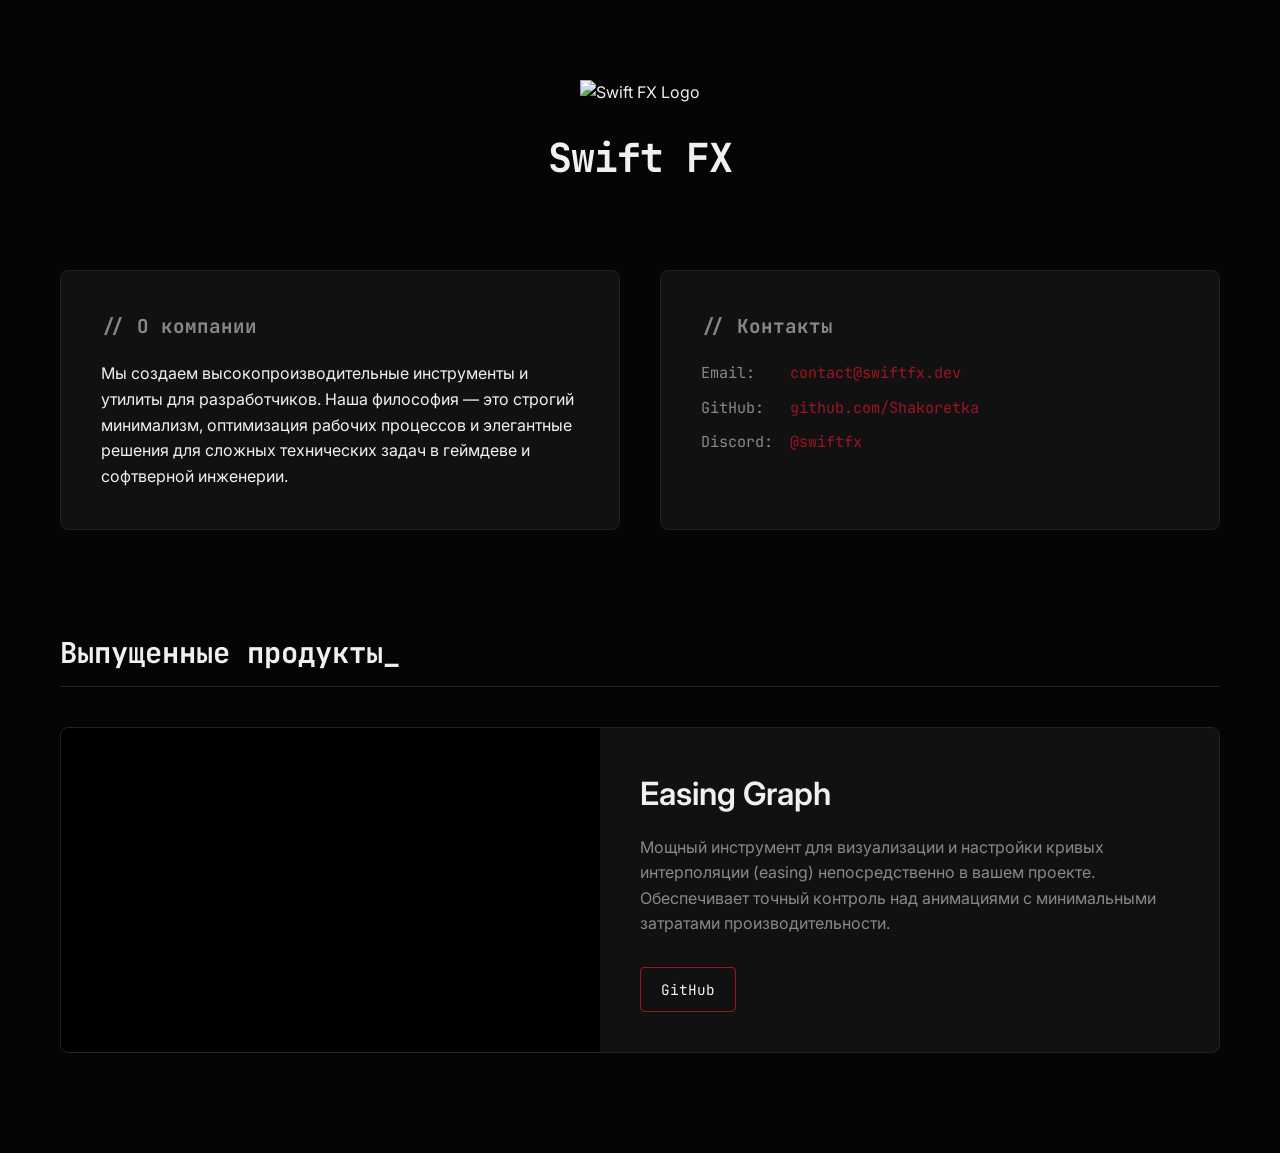
==== SwiftXF/index.html @ 2398c2d1 "Rebuild" ====
<!DOCTYPE html>
<html lang="ru">
<head>
    <meta charset="UTF-8">
    <meta name="viewport" content="width=device-width, initial-scale=1.0">
    <title>Swift FX | High-Performance Tools</title>
    <link rel="stylesheet" href="styles.css">
    <link href="https://fonts.googleapis.com/css2?family=JetBrains+Mono:wght@400;700&family=Inter:wght@300;400;600&display=swap" rel="stylesheet">
</head>
<body>
    <div class="container">
        <header class="header">
            <img src="images/logo.jpg" alt="Swift FX Logo" class="logo">
            <h1 class="brand-name">Swift FX</h1>
        </header>

        <section class="info-grid">
            <div class="info-block about">
                <h2>// О компании</h2>
                <p>Мы создаем высокопроизводительные инструменты и утилиты для разработчиков. Наша философия — это строгий минимализм, оптимизация рабочих процессов и элегантные решения для сложных технических задач в геймдеве и софтверной инженерии.</p>
            </div>
            
            <div class="info-block contacts">
                <h2>// Контакты</h2>
                <ul class="contact-list">
                    <li><span class="label">Email:</span> <a href="mailto:contact@swiftfx.dev">contact@swiftfx.dev</a></li>
                    <li><span class="label">GitHub:</span> <a href="https://github.com/Shakoretka" target="_blank">github.com/Shakoretka</a></li>
                    <li><span class="label">Discord:</span> <a href="#">@swiftfx</a></li>
                </ul>
            </div>
        </section>

        <section class="products-section">
            <h2 class="section-title">Выпущенные продукты_</h2>
            <div id="products-container">
                </div>
        </section>
    </div>

    <script src="script.js"></script>
</body>
</html>
---- SwiftXF/styles.css ----
/* --- ПЕРЕМЕННЫЕ --- */
:root {
    --bg-color: #050505;          /* Почти идеальный черный */
    --surface-color: #111111;     /* Цвет блоков */
    --text-primary: #f0f0f0;      /* Светлый текст */
    --text-secondary: #888888;    /* Приглушенный текст */
    --accent-color: #9c1523;      /* Красный цвет с вашего логотипа */
    --accent-hover: #c41b2d;
    --border-color: #222222;
    
    --font-main: 'Inter', sans-serif;
    --font-mono: 'JetBrains Mono', monospace;
}

/* --- БАЗОВЫЕ НАСТРОЙКИ --- */
* {
    margin: 0;
    padding: 0;
    box-sizing: border-box;
}

body {
    background-color: var(--bg-color);
    color: var(--text-primary);
    font-family: var(--font-main);
    line-height: 1.6;
    -webkit-font-smoothing: antialiased;
}

a {
    color: var(--accent-color);
    text-decoration: none;
    transition: color 0.2s ease;
}

a:hover {
    color: var(--accent-hover);
}

.container {
    max-width: 1200px;
    margin: 0 auto;
    padding: 40px 20px;
}

/* --- ШАПКА --- */
.header {
    display: flex;
    flex-direction: column;
    align-items: center;
    margin-bottom: 80px;
    margin-top: 40px;
}

.logo {
    width: 120px;
    height: auto;
    margin-bottom: 20px;
    filter: drop-shadow(0 0 20px rgba(156, 21, 35, 0.2));
}

.brand-name {
    font-family: var(--font-mono);
    font-size: 2.5rem;
    font-weight: 700;
    letter-spacing: -1px;
}

/* --- ИНФО И КОНТАКТЫ --- */
.info-grid {
    display: grid;
    grid-template-columns: 1fr 1fr;
    gap: 40px;
    margin-bottom: 100px;
}

.info-block {
    background: var(--surface-color);
    padding: 40px;
    border: 1px solid var(--border-color);
    border-radius: 8px;
}

.info-block h2 {
    font-family: var(--font-mono);
    font-size: 1.2rem;
    color: var(--text-secondary);
    margin-bottom: 20px;
}

.contact-list {
    list-style: none;
}

.contact-list li {
    margin-bottom: 10px;
    font-family: var(--font-mono);
    font-size: 0.95rem;
}

.contact-list .label {
    color: var(--text-secondary);
    display: inline-block;
    width: 80px;
}

/* --- ПРОДУКТЫ --- */
.section-title {
    font-family: var(--font-mono);
    font-size: 1.8rem;
    margin-bottom: 40px;
    border-bottom: 1px solid var(--border-color);
    padding-bottom: 10px;
}

.product-card {
    display: flex;
    gap: 40px;
    margin-bottom: 60px;
    background: var(--surface-color);
    border: 1px solid var(--border-color);
    border-radius: 8px;
    overflow: hidden;
}

.product-video {
    flex: 1;
    min-width: 0;
    background: #000;
}

.product-video video {
    width: 100%;
    height: 100%;
    object-fit: cover;
    display: block;
}

.product-info {
    flex: 1;
    padding: 40px 40px 40px 0;
    display: flex;
    flex-direction: column;
    justify-content: center;
}

.product-title {
    font-size: 2rem;
    margin-bottom: 15px;
    font-weight: 600;
}

.product-desc {
    color: var(--text-secondary);
    margin-bottom: 30px;
}

.product-links {
    display: flex;
    gap: 15px;
    flex-wrap: wrap;
}

.btn {
    display: inline-block;
    padding: 10px 20px;
    border: 1px solid var(--accent-color);
    color: var(--text-primary);
    font-family: var(--font-mono);
    font-size: 0.9rem;
    border-radius: 4px;
    transition: all 0.2s ease;
}

.btn:hover {
    background: var(--accent-color);
    color: #fff;
}

/* --- АДАПТИВНОСТЬ ДЛЯ ТЕЛЕФОНОВ --- */
@media (max-width: 768px) {
    .info-grid {
        grid-template-columns: 1fr;
    }
    .product-card {
        flex-direction: column;
    }
    .product-info {
        padding: 30px;
    }
}
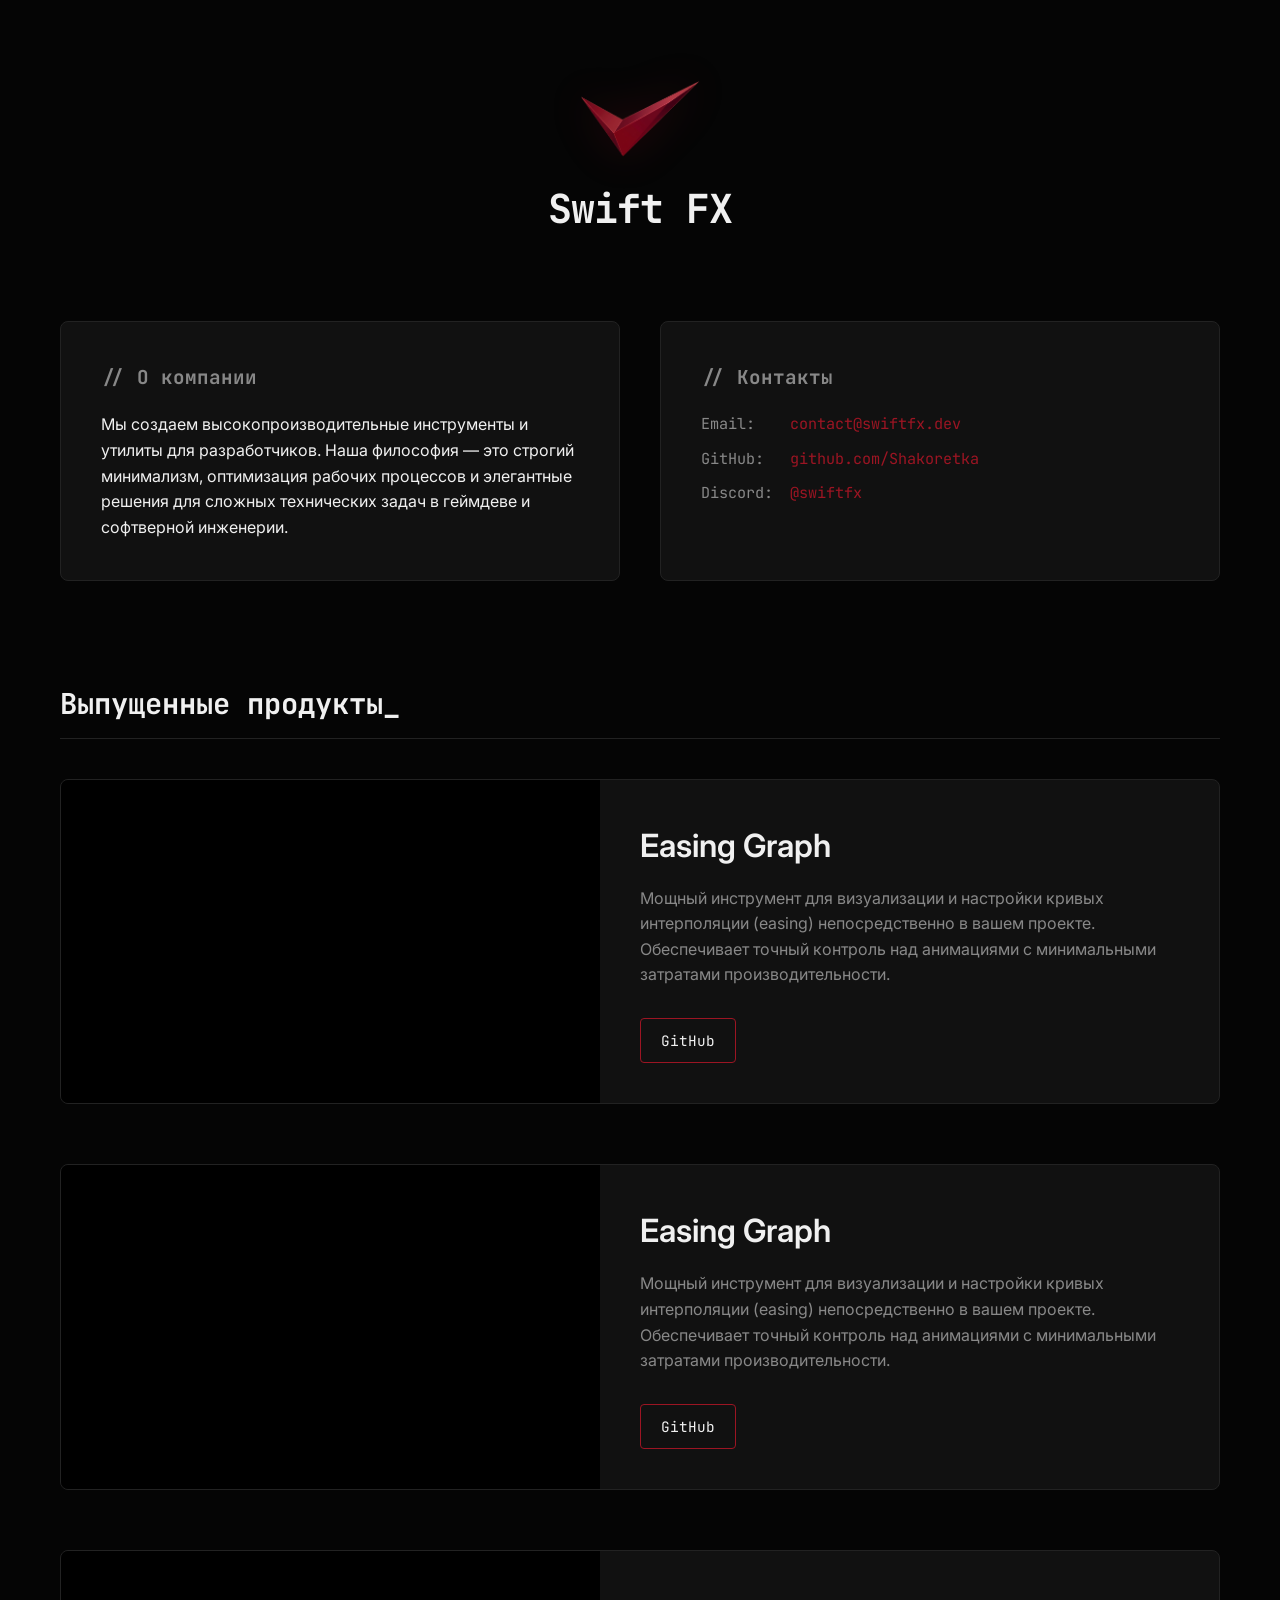
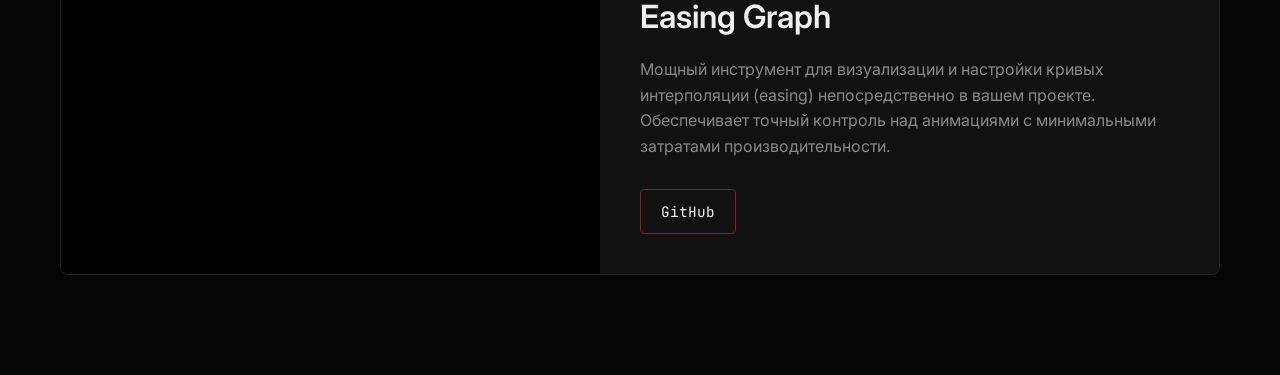
==== commit 4ede9ce3: "logoAdd" ====
--- a/SwiftXF/index.html
+++ b/SwiftXF/index.html
@@ -10,7 +10,7 @@
 <body>
     <div class="container">
         <header class="header">
-            <img src="images/logo.jpg" alt="Swift FX Logo" class="logo">
+            <img src="images/logo.png" alt="Swift FX Logo" class="logo">
             <h1 class="brand-name">Swift FX</h1>
         </header>
 
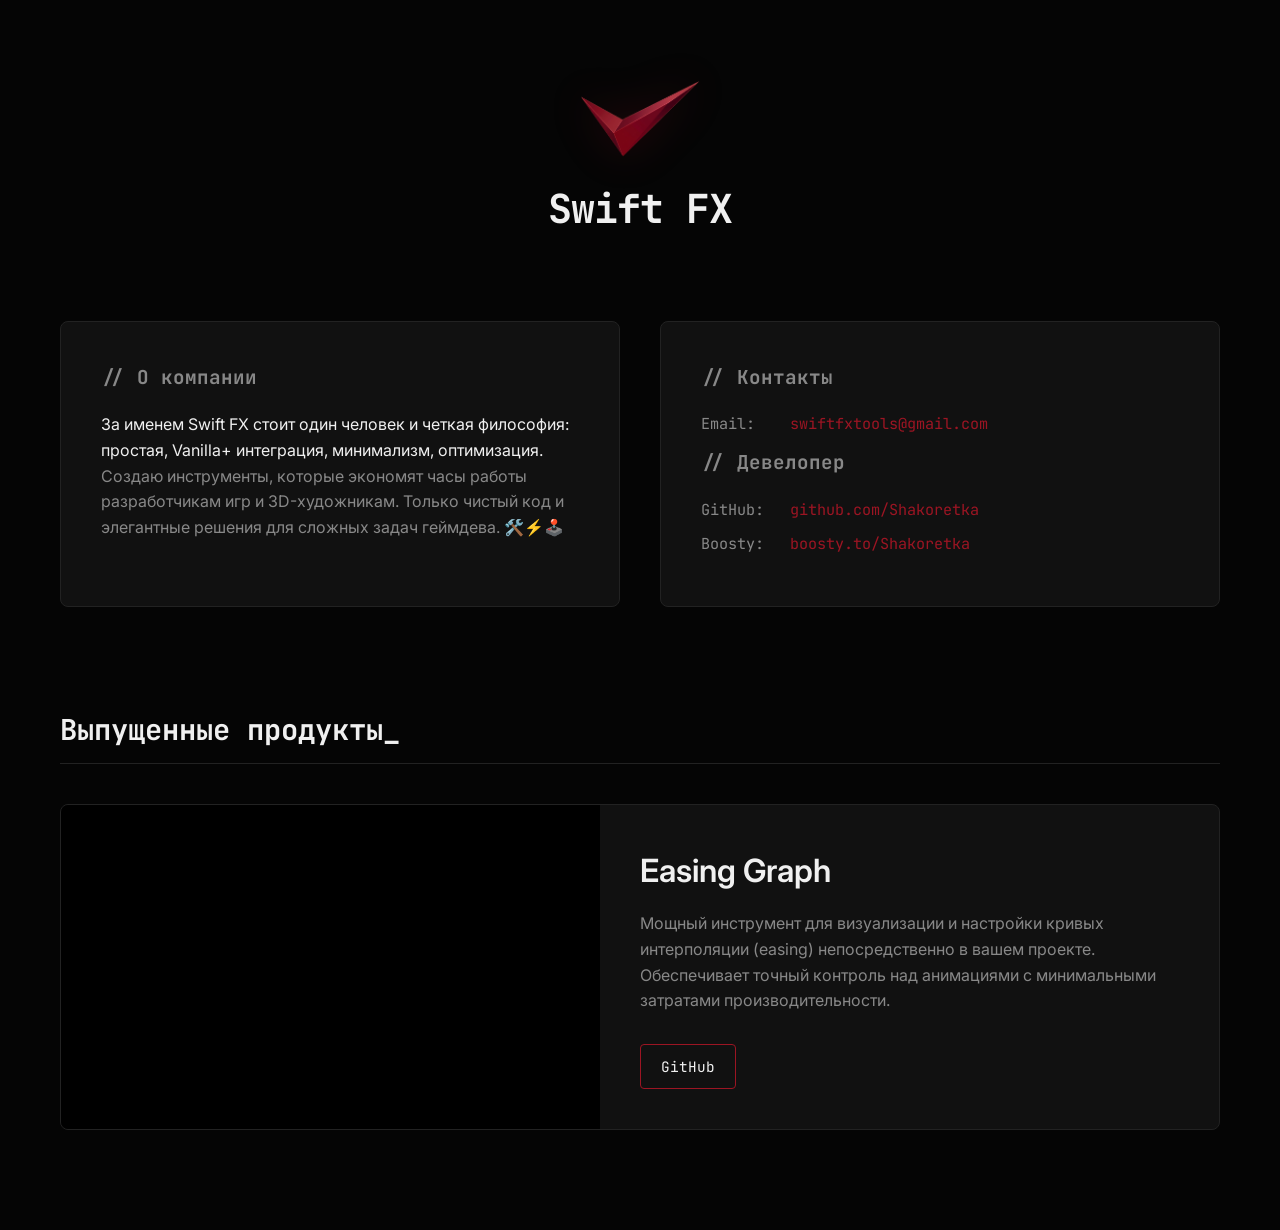
==== commit 16f55c6c: "Upd" ====
--- a/SwiftXF/index.html
+++ b/SwiftXF/index.html
@@ -17,15 +17,17 @@
         <section class="info-grid">
             <div class="info-block about">
                 <h2>// О компании</h2>
-                <p>Мы создаем высокопроизводительные инструменты и утилиты для разработчиков. Наша философия — это строгий минимализм, оптимизация рабочих процессов и элегантные решения для сложных технических задач в геймдеве и софтверной инженерии.</p>
+                <p><primary>За именем Swift FX стоит один человек и четкая философия: простая, Vanilla+ интеграция, минимализм, оптимизация.</primary> <secondary>Создаю инструменты, которые экономят часы работы разработчикам игр и 3D-художникам. Только чистый код и элегантные решения для сложных задач геймдева. 🛠️⚡🕹️</secondary></p>
             </div>
             
             <div class="info-block contacts">
                 <h2>// Контакты</h2>
                 <ul class="contact-list">
-                    <li><span class="label">Email:</span> <a href="mailto:contact@swiftfx.dev">contact@swiftfx.dev</a></li>
+                    <li><span class="label">Email:</span> <a href="mailto:swiftfxtools@gmail.com">swiftfxtools@gmail.com</a></li>
+                <h2>// Девелопер</h2>
+                <ul class="contact-list">
                     <li><span class="label">GitHub:</span> <a href="https://github.com/Shakoretka" target="_blank">github.com/Shakoretka</a></li>
-                    <li><span class="label">Discord:</span> <a href="#">@swiftfx</a></li>
+                    <li><span class="label">Boosty:</span> <a href="https://boosty.to/shakoretka" target="_blank">boosty.to/Shakoretka</a></li>
                 </ul>
             </div>
         </section>
--- a/SwiftXF/styles.css
+++ b/SwiftXF/styles.css
@@ -88,6 +88,13 @@
     margin-bottom: 20px;
 }
 
+.info-block primary{
+    color: var(--text-primary);
+}
+
+.info-block secondary{
+    color: var(--text-secondary);
+}
 .contact-list {
     list-style: none;
 }
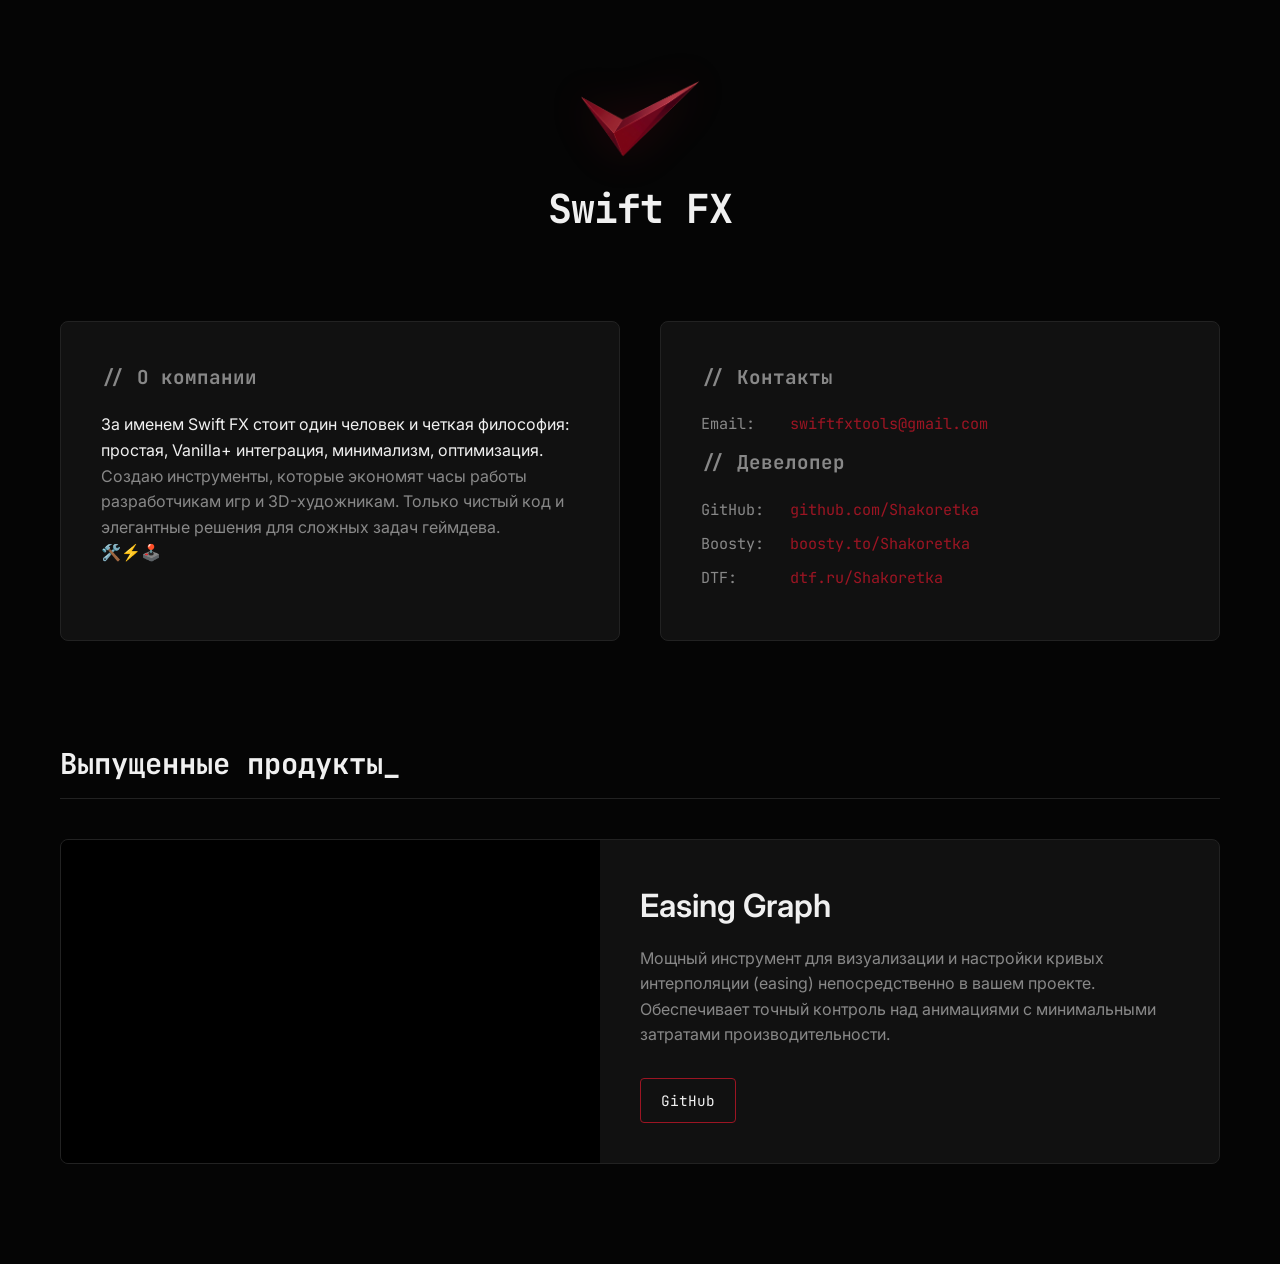
==== commit 84b74ea0: "StyleUpd" ====
--- a/SwiftXF/index.html
+++ b/SwiftXF/index.html
@@ -17,7 +17,7 @@
         <section class="info-grid">
             <div class="info-block about">
                 <h2>// О компании</h2>
-                <p><primary>За именем Swift FX стоит один человек и четкая философия: простая, Vanilla+ интеграция, минимализм, оптимизация.</primary> <secondary>Создаю инструменты, которые экономят часы работы разработчикам игр и 3D-художникам. Только чистый код и элегантные решения для сложных задач геймдева. 🛠️⚡🕹️</secondary></p>
+                <p><primary>За именем Swift FX стоит один человек и четкая философия: простая, Vanilla+ интеграция, минимализм, оптимизация.</primary> <secondary>Создаю инструменты, которые экономят часы работы разработчикам игр и 3D-художникам. Только чистый код и элегантные решения для сложных задач геймдева.<br>🛠️⚡🕹️</secondary></p>
             </div>
             
             <div class="info-block contacts">
@@ -26,8 +26,9 @@
                     <li><span class="label">Email:</span> <a href="mailto:swiftfxtools@gmail.com">swiftfxtools@gmail.com</a></li>
                 <h2>// Девелопер</h2>
                 <ul class="contact-list">
-                    <li><span class="label">GitHub:</span> <a href="https://github.com/Shakoretka" target="_blank">github.com/Shakoretka</a></li>
+                    <li><span class="label">GitHub:</span> <a href="https://github.com/shakoretka" target="_blank">github.com/Shakoretka</a></li>
                     <li><span class="label">Boosty:</span> <a href="https://boosty.to/shakoretka" target="_blank">boosty.to/Shakoretka</a></li>
+                    <li><span class="label">DTF:</span> <a href="https://dtf.ru/shakoretka" target="_blank">dtf.ru/Shakoretka</a></li>
                 </ul>
             </div>
         </section>
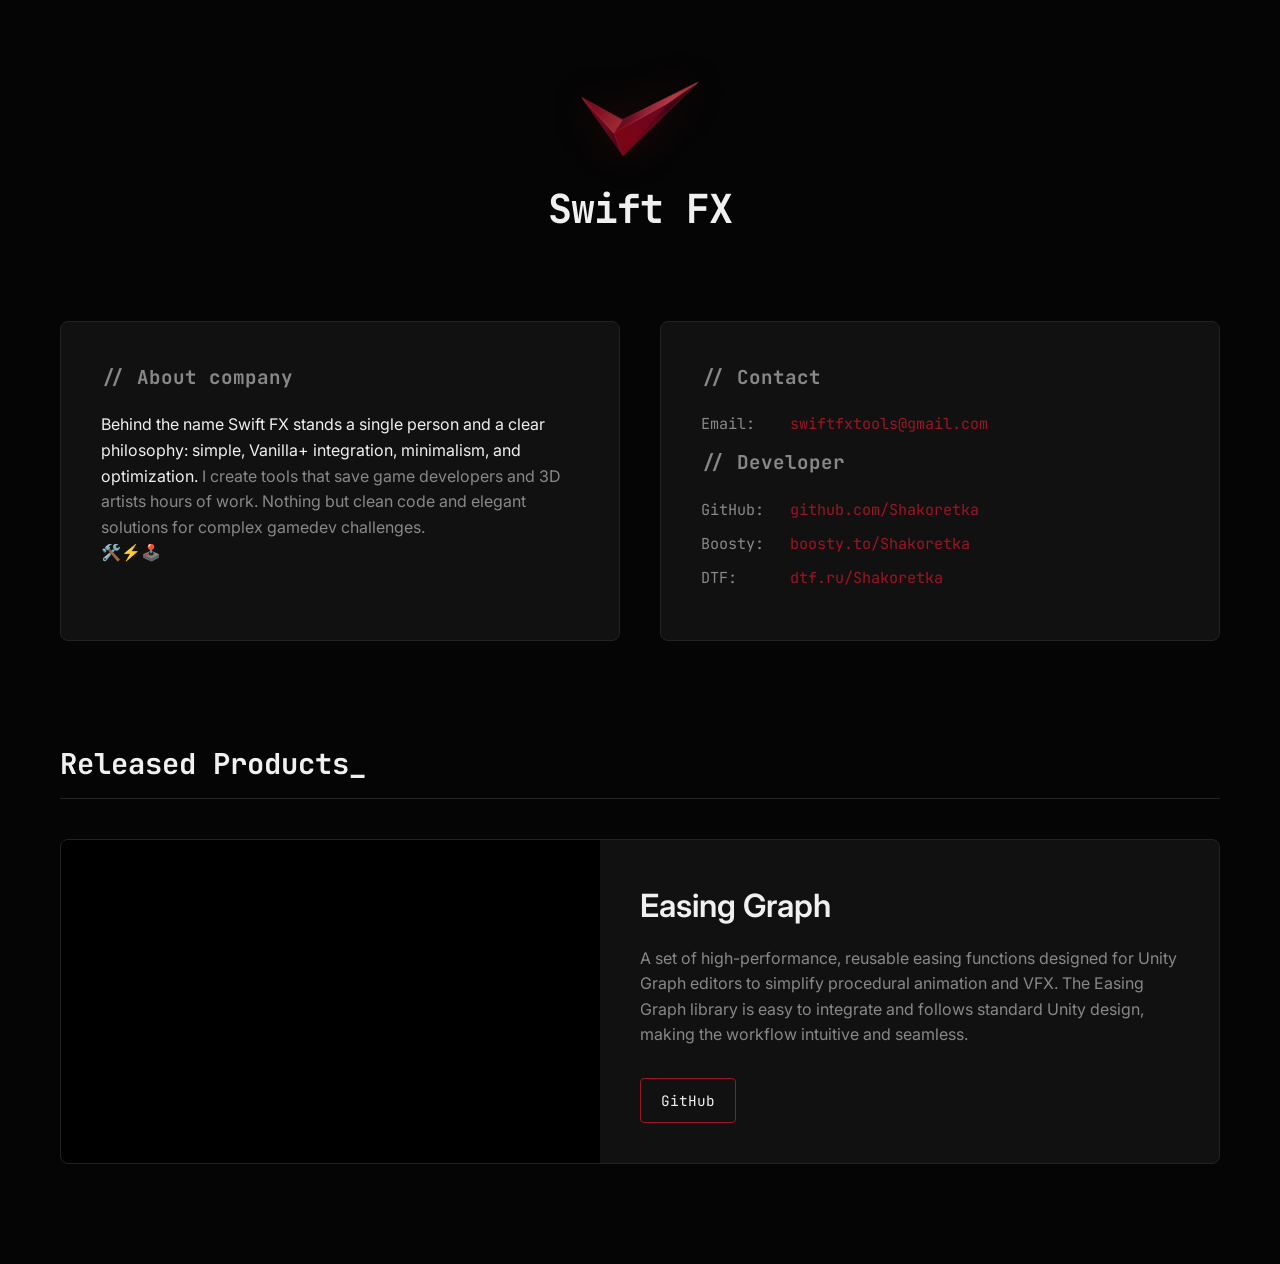
==== commit d4bfa71f: "EN" ====
--- a/SwiftXF/index.html
+++ b/SwiftXF/index.html
@@ -16,15 +16,15 @@
 
         <section class="info-grid">
             <div class="info-block about">
-                <h2>// О компании</h2>
-                <p><primary>За именем Swift FX стоит один человек и четкая философия: простая, Vanilla+ интеграция, минимализм, оптимизация.</primary> <secondary>Создаю инструменты, которые экономят часы работы разработчикам игр и 3D-художникам. Только чистый код и элегантные решения для сложных задач геймдева.<br>🛠️⚡🕹️</secondary></p>
+                <h2>// About company</h2>
+                <p><primary>Behind the name Swift FX stands a single person and a clear philosophy: simple, Vanilla+ integration, minimalism, and optimization.</primary> <secondary> I create tools that save game developers and 3D artists hours of work. Nothing but clean code and elegant solutions for complex gamedev challenges.<br>🛠️⚡🕹️</secondary></p>
             </div>
             
             <div class="info-block contacts">
-                <h2>// Контакты</h2>
+                <h2>// Contact</h2>
                 <ul class="contact-list">
                     <li><span class="label">Email:</span> <a href="mailto:swiftfxtools@gmail.com">swiftfxtools@gmail.com</a></li>
-                <h2>// Девелопер</h2>
+                <h2>// Developer</h2>
                 <ul class="contact-list">
                     <li><span class="label">GitHub:</span> <a href="https://github.com/shakoretka" target="_blank">github.com/Shakoretka</a></li>
                     <li><span class="label">Boosty:</span> <a href="https://boosty.to/shakoretka" target="_blank">boosty.to/Shakoretka</a></li>
@@ -34,7 +34,7 @@
         </section>
 
         <section class="products-section">
-            <h2 class="section-title">Выпущенные продукты_</h2>
+            <h2 class="section-title">Released Products_</h2>
             <div id="products-container">
                 </div>
         </section>
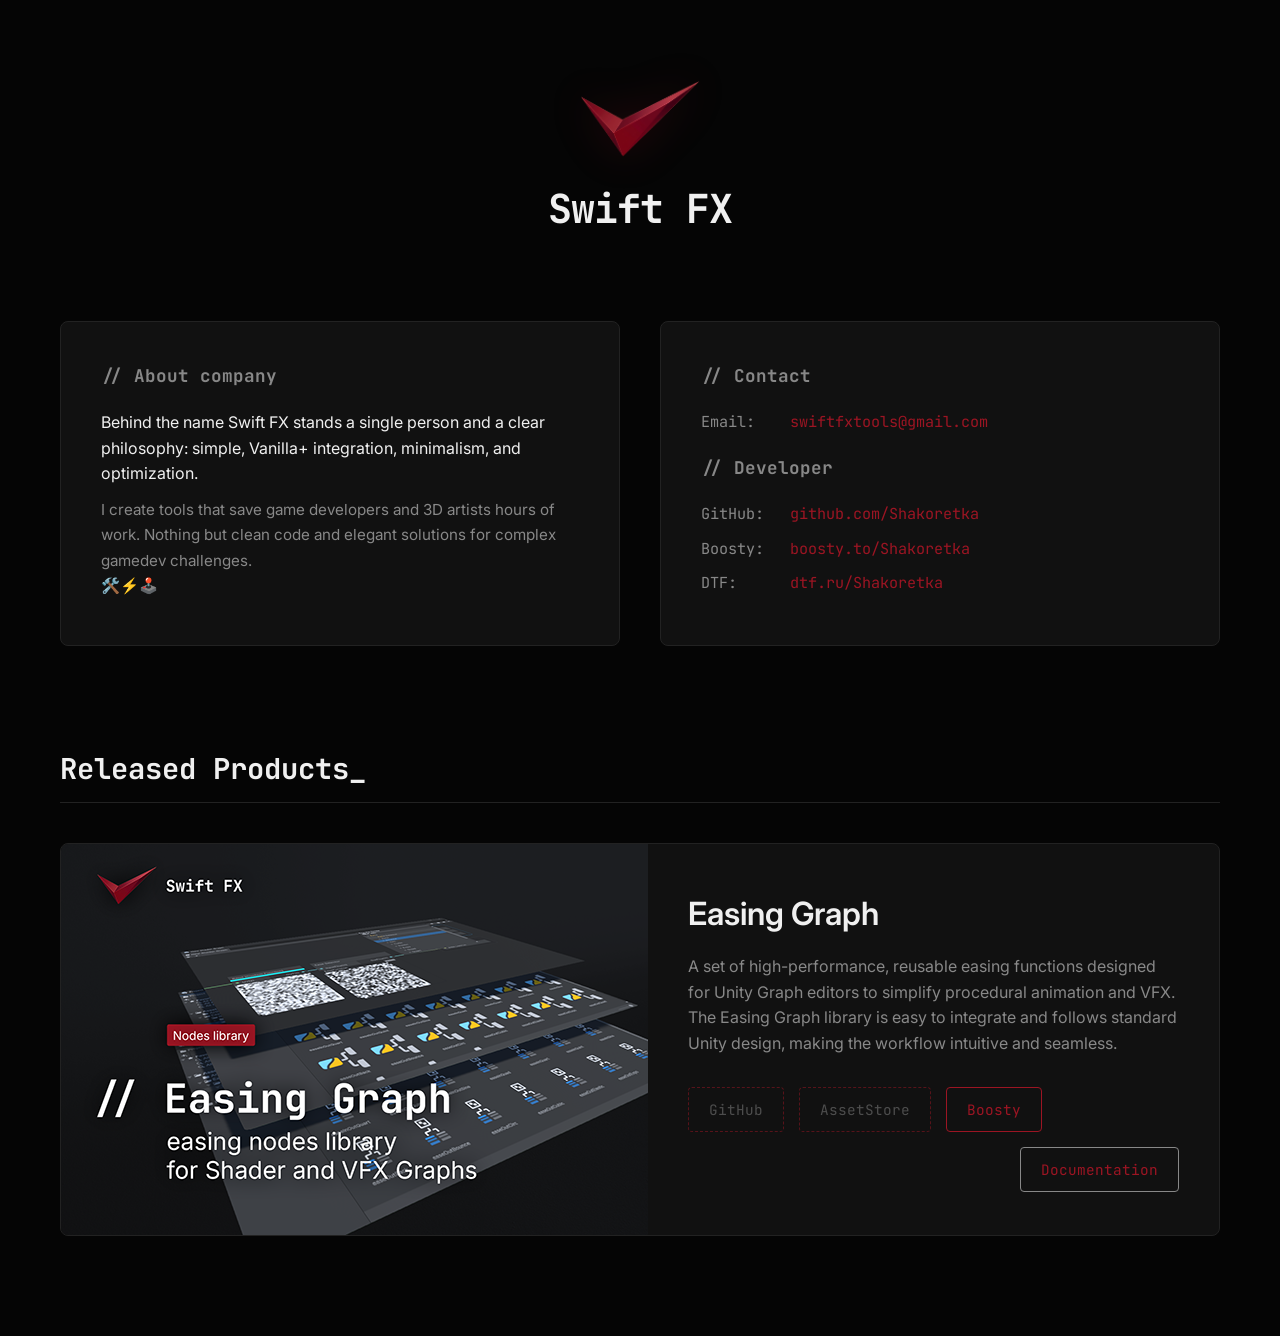
==== commit 75088b41: "QA Upd" ====
--- a/SwiftXF/index.html
+++ b/SwiftXF/index.html
@@ -17,14 +17,17 @@
         <section class="info-grid">
             <div class="info-block about">
                 <h2>// About company</h2>
-                <p><primary>Behind the name Swift FX stands a single person and a clear philosophy: simple, Vanilla+ integration, minimalism, and optimization.</primary> <secondary> I create tools that save game developers and 3D artists hours of work. Nothing but clean code and elegant solutions for complex gamedev challenges.<br>🛠️⚡🕹️</secondary></p>
+                <p>
+                    <span class="text-primary">Behind the name Swift FX stands a single person and a clear philosophy: simple, Vanilla+ integration, minimalism, and optimization.</span> 
+                    <span class="text-secondary">I create tools that save game developers and 3D artists hours of work. Nothing but clean code and elegant solutions for complex gamedev challenges.<br>🛠️⚡🕹️</span>
+                </p>
             </div>
             
             <div class="info-block contacts">
                 <h2>// Contact</h2>
                 <ul class="contact-list">
                     <li><span class="label">Email:</span> <a href="mailto:swiftfxtools@gmail.com">swiftfxtools@gmail.com</a></li>
-                <h2>// Developer</h2>
+                </ul> <h2>// Developer</h2>
                 <ul class="contact-list">
                     <li><span class="label">GitHub:</span> <a href="https://github.com/shakoretka" target="_blank">github.com/Shakoretka</a></li>
                     <li><span class="label">Boosty:</span> <a href="https://boosty.to/shakoretka" target="_blank">boosty.to/Shakoretka</a></li>
--- a/SwiftXF/styles.css
+++ b/SwiftXF/styles.css
@@ -1,13 +1,12 @@
 /* --- ПЕРЕМЕННЫЕ --- */
 :root {
-    --bg-color: #050505;          /* Почти идеальный черный */
-    --surface-color: #111111;     /* Цвет блоков */
-    --text-primary: #f0f0f0;      /* Светлый текст */
-    --text-secondary: #888888;    /* Приглушенный текст */
-    --accent-color: #9c1523;      /* Красный цвет с вашего логотипа */
+    --bg-color: #050505;
+    --surface-color: #111111;
+    --text-primary: #f0f0f0;
+    --text-secondary: #888888;
+    --accent-color: #9c1523;
     --accent-hover: #c41b2d;
     --border-color: #222222;
-    
     --font-main: 'Inter', sans-serif;
     --font-mono: 'JetBrains Mono', monospace;
 }
@@ -19,22 +18,23 @@
     box-sizing: border-box;
 }
 
+.text-primary {
+    color: var(--text-primary);
+    display: block; /* Чтобы основной текст был сверху */
+    margin-bottom: 10px;
+}
+
+.text-secondary {
+    color: var(--text-secondary);
+    font-size: 0.95rem;
+}
+
 body {
     background-color: var(--bg-color);
     color: var(--text-primary);
     font-family: var(--font-main);
     line-height: 1.6;
     -webkit-font-smoothing: antialiased;
-}
-
-a {
-    color: var(--accent-color);
-    text-decoration: none;
-    transition: color 0.2s ease;
-}
-
-a:hover {
-    color: var(--accent-hover);
 }
 
 .container {
@@ -48,8 +48,7 @@
     display: flex;
     flex-direction: column;
     align-items: center;
-    margin-bottom: 80px;
-    margin-top: 40px;
+    margin: 40px 0 80px;
 }
 
 .logo {
@@ -83,18 +82,16 @@
 
 .info-block h2 {
     font-family: var(--font-mono);
-    font-size: 1.2rem;
+    font-size: 1.1rem;
     color: var(--text-secondary);
     margin-bottom: 20px;
-}
-
-.info-block primary{
-    color: var(--text-primary);
-}
-
-.info-block secondary{
-    color: var(--text-secondary);
-}
+    margin-top: 20px; /* Отступ сверху для второго заголовка (Developer) */
+}
+
+.info-block h2:first-child {
+    margin-top: 0;
+}
+
 .contact-list {
     list-style: none;
 }
@@ -105,10 +102,24 @@
     font-size: 0.95rem;
 }
 
+a, 
+.contact-list li a {
+    color: var(--accent-color) !important; /* !important только если другие стили перебивают */
+    text-decoration: none;
+    font-family: var(--font-mono);
+    transition: color 0.2s ease;
+}
+
 .contact-list .label {
     color: var(--text-secondary);
     display: inline-block;
     width: 80px;
+}
+
+a:hover, 
+.contact-list li a:hover {
+    color: var(--accent-hover) !important;
+    text-decoration: underline;
 }
 
 /* --- ПРОДУКТЫ --- */
@@ -130,18 +141,42 @@
     overflow: hidden;
 }
 
+/* Медиа-контейнер (видео и фото) */
 .product-video {
     flex: 1;
+    position: relative;
+    background: #000;
+    display: flex;
+    align-items: center;
+    justify-content: center;
+    overflow: hidden;
     min-width: 0;
-    background: #000;
-}
-
-.product-video video {
+}
+
+.product-preview-static,
+.product-preview-video {
     width: 100%;
     height: 100%;
     object-fit: cover;
     display: block;
-}
+    transition: opacity 0.3s ease;
+}
+
+.product-preview-static {
+    position: relative;
+    z-index: 2;
+}
+
+.product-preview-video {
+    position: absolute;
+    top: 0;
+    left: 0;
+    z-index: 1;
+    opacity: 0;
+}
+
+.product-card:hover .product-preview-static { opacity: 0; }
+.product-card:hover .product-preview-video { opacity: 1; }
 
 .product-info {
     flex: 1;
@@ -162,10 +197,13 @@
     margin-bottom: 30px;
 }
 
+/* --- КНОПКИ --- */
 .product-links {
     display: flex;
     gap: 15px;
     flex-wrap: wrap;
+    width: 100%;
+    align-items: center;
 }
 
 .btn {
@@ -176,23 +214,64 @@
     font-family: var(--font-mono);
     font-size: 0.9rem;
     border-radius: 4px;
+    text-decoration: none;
     transition: all 0.2s ease;
+    cursor: pointer;
 }
 
 .btn:hover {
     background: var(--accent-color);
-    color: #fff;
-}
-
-/* --- АДАПТИВНОСТЬ ДЛЯ ТЕЛЕФОНОВ --- */
+}
+
+.btn.documentation {
+    margin-left: auto; 
+    border-color: var(--text-secondary);
+    color: var(--text-secondary);
+}
+
+.btn.documentation:hover {
+    border-color: var(--text-primary);
+    color: var(--text-primary);
+    background: transparent;
+}
+
+/* Неактивные кнопки (Private/Pending) */
+.btn.disabled {
+    position: relative;
+    opacity: 0.5;
+    cursor: not-allowed;
+    border-style: dashed;
+    color: var(--text-secondary);
+    overflow: hidden;
+}
+
+.btn.disabled::after {
+    content: attr(data-hover);
+    position: absolute;
+    top: 50%;
+    left: 50%;
+    transform: translate(-50%, -20%);
+    opacity: 0;
+    color: var(--accent-color);
+    transition: all 0.3s ease;
+    white-space: nowrap;
+}
+
+.btn.disabled:hover {
+    color: transparent;
+    border-color: var(--accent-color);
+    background: transparent;
+}
+
+.btn.disabled:hover::after {
+    opacity: 1;
+    transform: translate(-50%, -50%);
+}
+
+/* --- АДАПТИВНОСТЬ --- */
 @media (max-width: 768px) {
-    .info-grid {
-        grid-template-columns: 1fr;
-    }
-    .product-card {
-        flex-direction: column;
-    }
-    .product-info {
-        padding: 30px;
-    }
+    .info-grid { grid-template-columns: 1fr; }
+    .product-card { flex-direction: column; }
+    .product-info { padding: 30px; }
+    .btn.documentation { margin-left: 0; width: 100%; text-align: center; }
 }
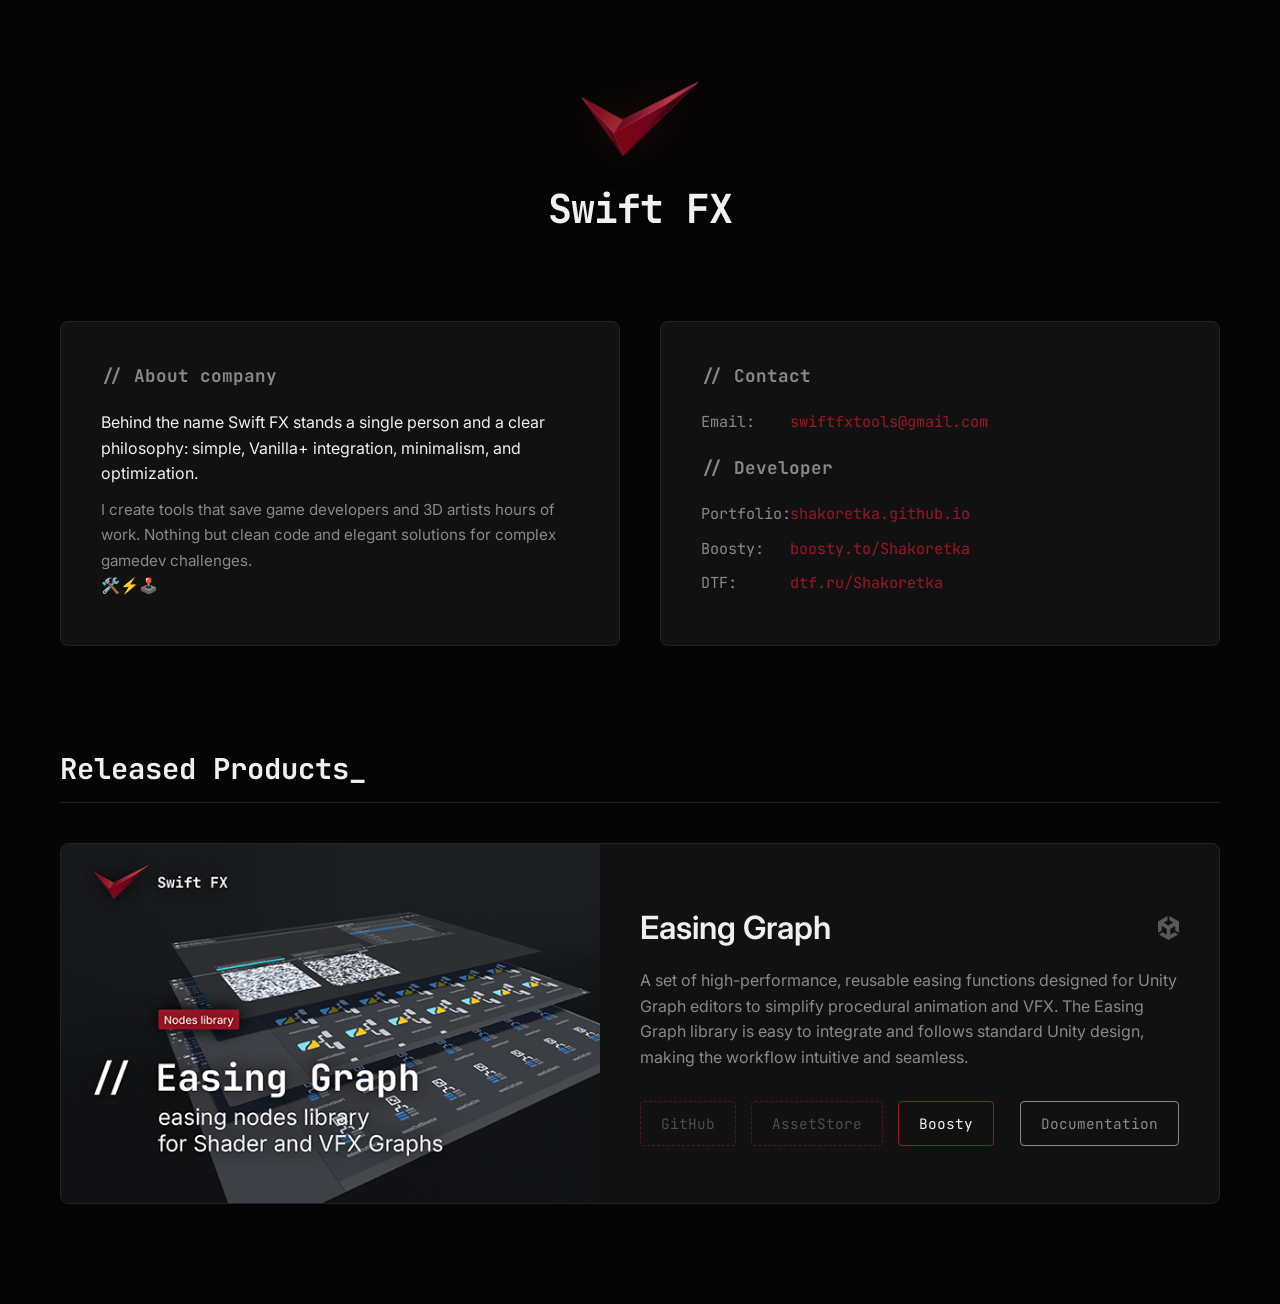
==== commit e0d5706e: "Update index.html" ====
--- a/SwiftXF/index.html
+++ b/SwiftXF/index.html
@@ -29,7 +29,7 @@
                     <li><span class="label">Email:</span> <a href="mailto:swiftfxtools@gmail.com">swiftfxtools@gmail.com</a></li>
                 </ul> <h2>// Developer</h2>
                 <ul class="contact-list">
-                    <li><span class="label">GitHub:</span> <a href="https://github.com/shakoretka" target="_blank">github.com/Shakoretka</a></li>
+                    <li><span class="label">Portfolio:</span> <a href="https://shakoretka.github.io/" target="_blank">shakoretka.github.io</a></li>
                     <li><span class="label">Boosty:</span> <a href="https://boosty.to/shakoretka" target="_blank">boosty.to/Shakoretka</a></li>
                     <li><span class="label">DTF:</span> <a href="https://dtf.ru/shakoretka" target="_blank">dtf.ru/Shakoretka</a></li>
                 </ul>
--- a/SwiftXF/styles.css
+++ b/SwiftXF/styles.css
@@ -18,17 +18,6 @@
     box-sizing: border-box;
 }
 
-.text-primary {
-    color: var(--text-primary);
-    display: block; /* Чтобы основной текст был сверху */
-    margin-bottom: 10px;
-}
-
-.text-secondary {
-    color: var(--text-secondary);
-    font-size: 0.95rem;
-}
-
 body {
     background-color: var(--bg-color);
     color: var(--text-primary);
@@ -43,12 +32,44 @@
     padding: 40px 20px;
 }
 
+/* --- ТЕКСТОВЫЕ КЛАССЫ --- */
+.text-primary {
+    color: var(--text-primary);
+    display: block;
+    margin-bottom: 10px;
+}
+
+.text-secondary {
+    color: var(--text-secondary);
+    font-size: 0.95rem;
+}
+
+a {
+    color: var(--accent-color);
+    text-decoration: none;
+    font-family: var(--font-mono);
+    transition: color 0.2s ease;
+}
+
+a:hover {
+    color: var(--text-primary);
+}
+
 /* --- ШАПКА --- */
 .header {
     display: flex;
     flex-direction: column;
     align-items: center;
     margin: 40px 0 80px;
+}
+
+/* Контейнер для заголовка и логотипа */
+.product-header-row {
+    display: flex;
+    justify-content: space-between;
+    align-items: center;
+    margin-bottom: 15px;
+    width: 100%;
 }
 
 .logo {
@@ -84,8 +105,7 @@
     font-family: var(--font-mono);
     font-size: 1.1rem;
     color: var(--text-secondary);
-    margin-bottom: 20px;
-    margin-top: 20px; /* Отступ сверху для второго заголовка (Developer) */
+    margin: 20px 0;
 }
 
 .info-block h2:first-child {
@@ -102,24 +122,10 @@
     font-size: 0.95rem;
 }
 
-a, 
-.contact-list li a {
-    color: var(--accent-color) !important; /* !important только если другие стили перебивают */
-    text-decoration: none;
-    font-family: var(--font-mono);
-    transition: color 0.2s ease;
-}
-
 .contact-list .label {
     color: var(--text-secondary);
     display: inline-block;
     width: 80px;
-}
-
-a:hover, 
-.contact-list li a:hover {
-    color: var(--accent-hover) !important;
-    text-decoration: underline;
 }
 
 /* --- ПРОДУКТЫ --- */
@@ -141,16 +147,17 @@
     overflow: hidden;
 }
 
-/* Медиа-контейнер (видео и фото) */
+/* МЕДИА КОНТЕНТ */
 .product-video {
     flex: 1;
+    min-width: 0;
+    min-height: 250px;
     position: relative;
-    background: #000;
+    background: var(--bg-color);
     display: flex;
     align-items: center;
     justify-content: center;
     overflow: hidden;
-    min-width: 0;
 }
 
 .product-preview-static,
@@ -175,6 +182,7 @@
     opacity: 0;
 }
 
+/* ХОВЕР ЭФФЕКТЫ КАРТОЧКИ */
 .product-card:hover .product-preview-static { opacity: 0; }
 .product-card:hover .product-preview-video { opacity: 1; }
 
@@ -186,9 +194,26 @@
     justify-content: center;
 }
 
+.engine-logo {
+    height: 24px;
+    width: auto;
+    display: block;
+
+    opacity: 0.3;
+
+    filter: none;
+
+    transition: opacity 0.3s ease, transform 0.3s ease;
+}
+
+.product-card:hover .engine-logo {
+    opacity: 1;
+    transform: scale(1.05);
+}
+
 .product-title {
+    margin-bottom: 0;
     font-size: 2rem;
-    margin-bottom: 15px;
     font-weight: 600;
 }
 
@@ -214,7 +239,6 @@
     font-family: var(--font-mono);
     font-size: 0.9rem;
     border-radius: 4px;
-    text-decoration: none;
     transition: all 0.2s ease;
     cursor: pointer;
 }
@@ -235,7 +259,7 @@
     background: transparent;
 }
 
-/* Неактивные кнопки (Private/Pending) */
+/* СОСТОЯНИЯ DISABLED (Private/Pending) */
 .btn.disabled {
     position: relative;
     opacity: 0.5;
@@ -271,7 +295,18 @@
 /* --- АДАПТИВНОСТЬ --- */
 @media (max-width: 768px) {
     .info-grid { grid-template-columns: 1fr; }
-    .product-card { flex-direction: column; }
-    .product-info { padding: 30px; }
-    .btn.documentation { margin-left: 0; width: 100%; text-align: center; }
+    
+    .product-card { 
+        flex-direction: column; 
+    }
+    
+    .product-info { 
+        padding: 30px; 
+    }
+    
+    .btn.documentation { 
+        margin-left: 0; 
+        width: 100%; 
+        text-align: center; 
+    }
 }
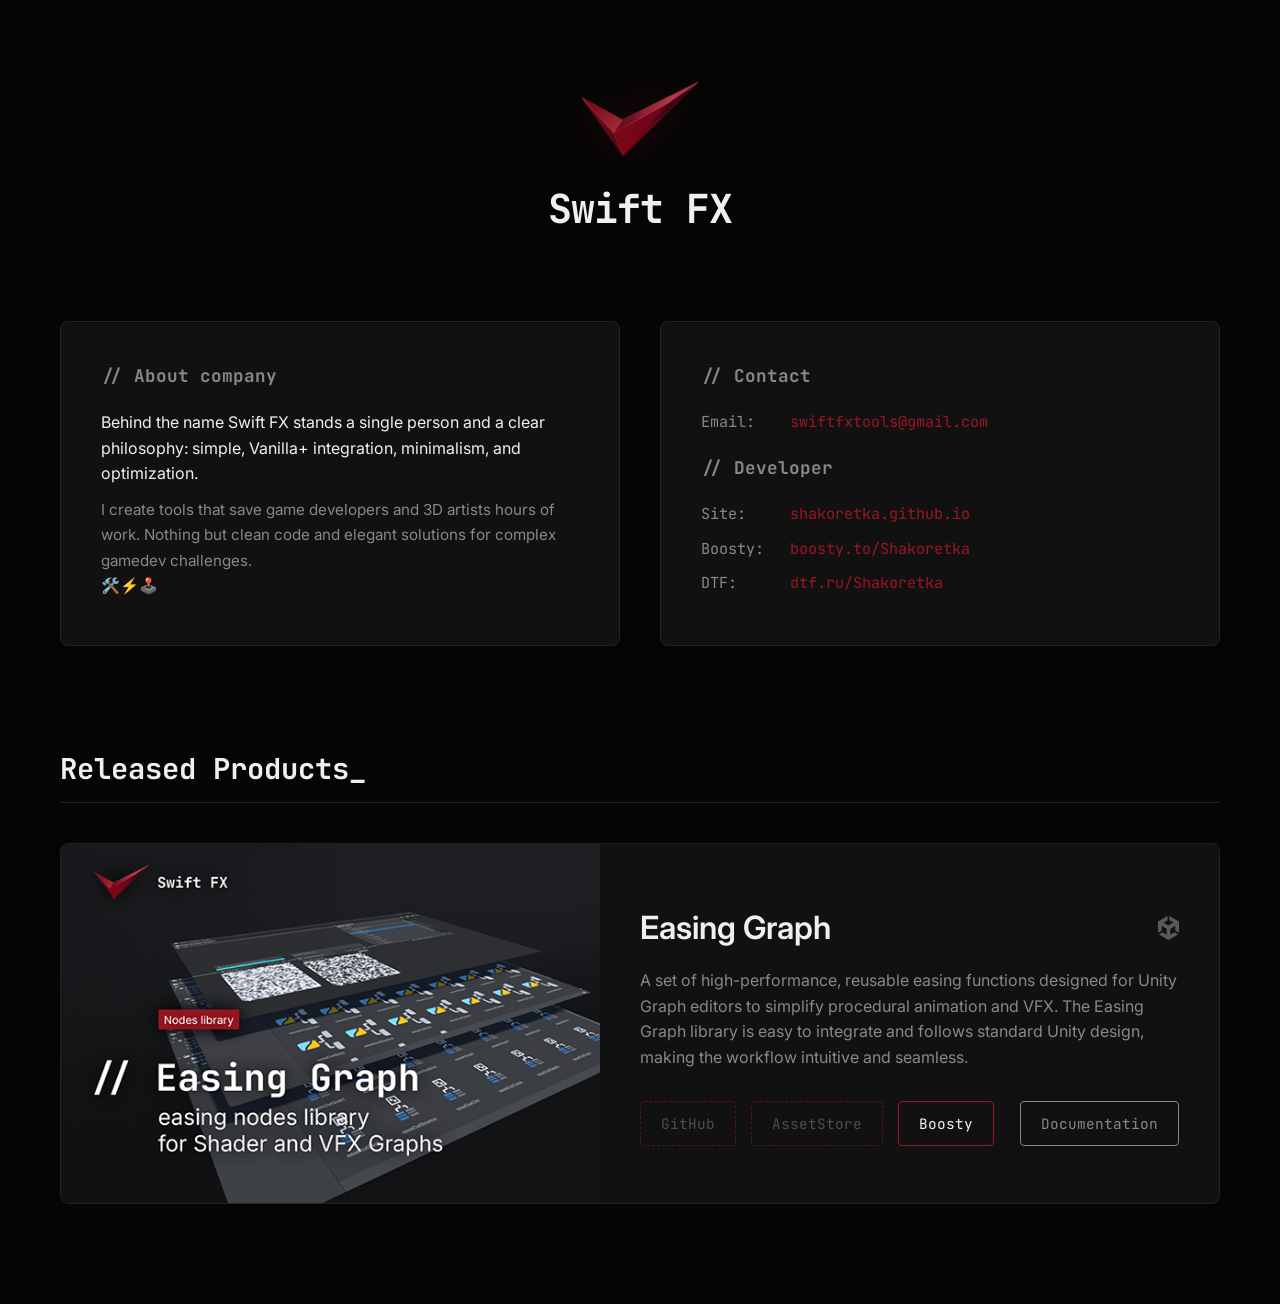
==== commit cdefedc4: "Update index.html" ====
--- a/SwiftXF/index.html
+++ b/SwiftXF/index.html
@@ -29,7 +29,7 @@
                     <li><span class="label">Email:</span> <a href="mailto:swiftfxtools@gmail.com">swiftfxtools@gmail.com</a></li>
                 </ul> <h2>// Developer</h2>
                 <ul class="contact-list">
-                    <li><span class="label">Portfolio:</span> <a href="https://shakoretka.github.io/" target="_blank">shakoretka.github.io</a></li>
+                    <li><span class="label">Site:</span> <a href="https://shakoretka.github.io/" target="_blank">shakoretka.github.io</a></li>
                     <li><span class="label">Boosty:</span> <a href="https://boosty.to/shakoretka" target="_blank">boosty.to/Shakoretka</a></li>
                     <li><span class="label">DTF:</span> <a href="https://dtf.ru/shakoretka" target="_blank">dtf.ru/Shakoretka</a></li>
                 </ul>
